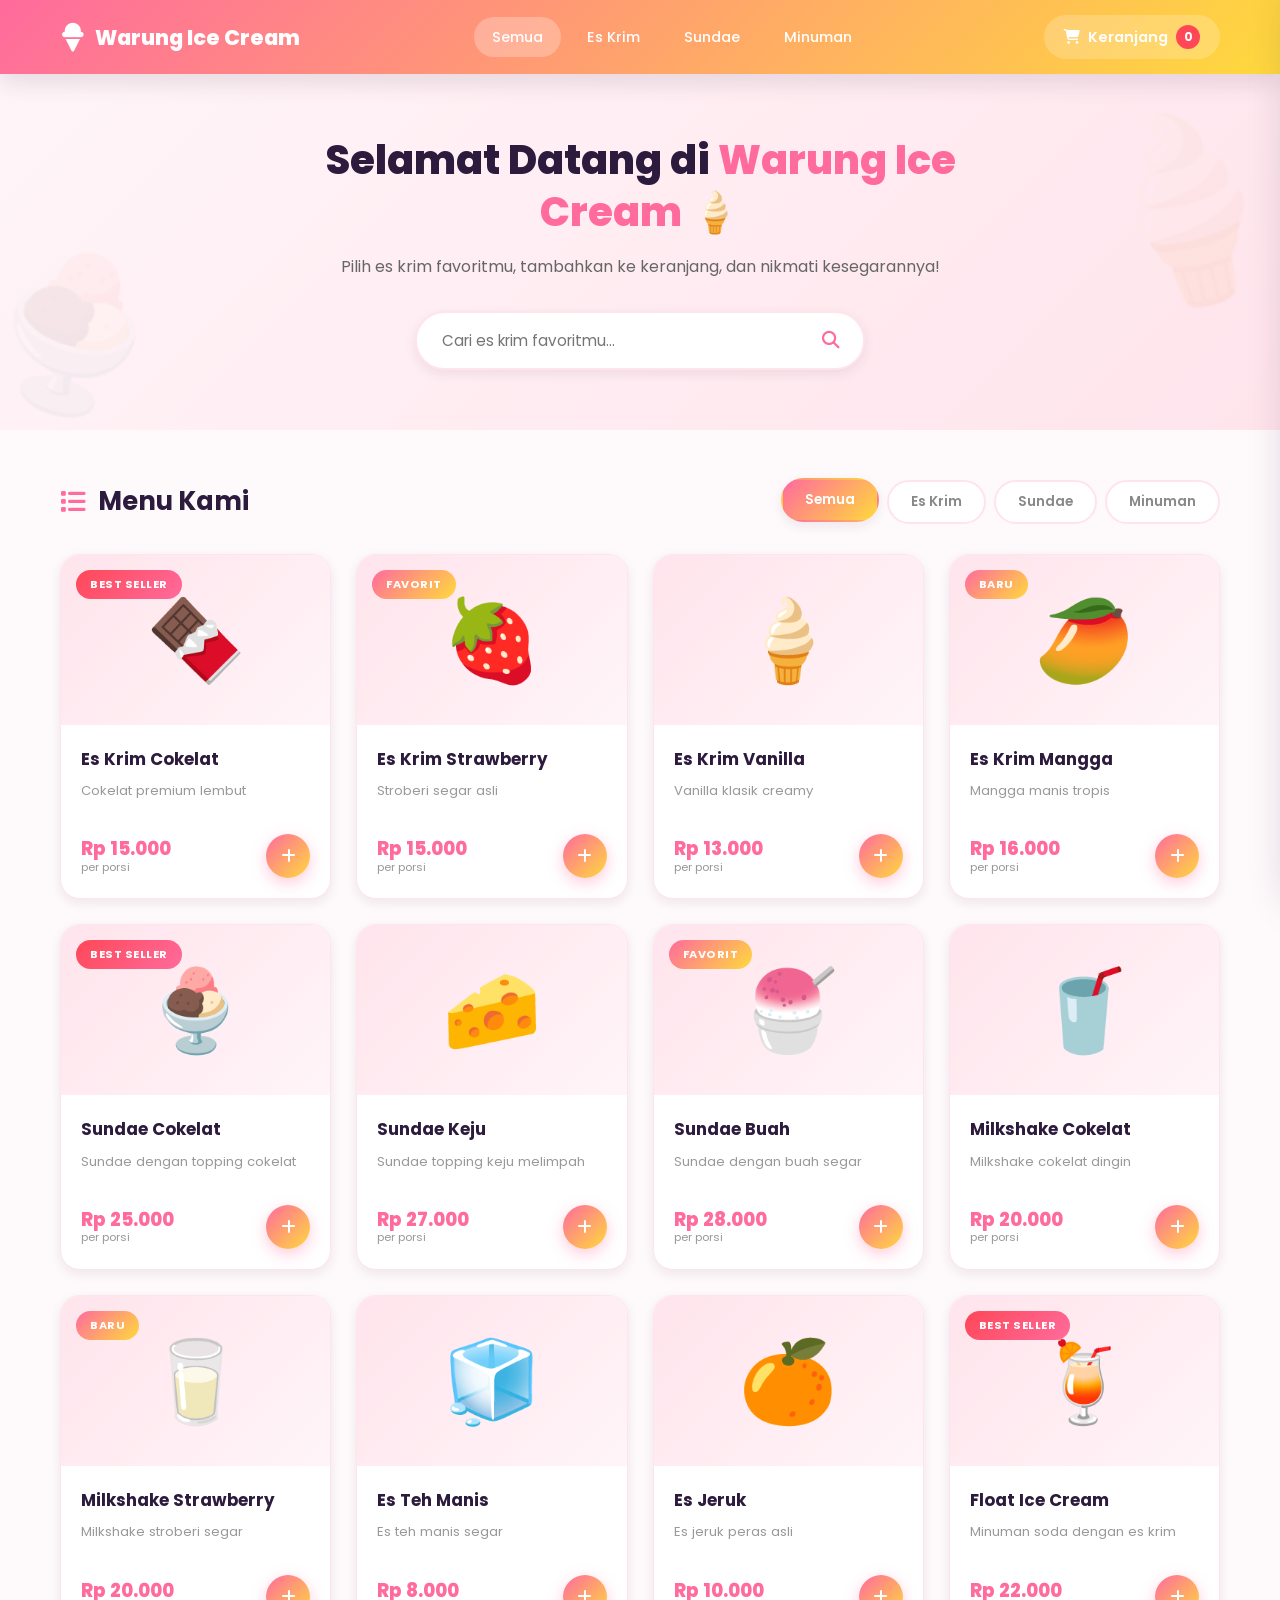
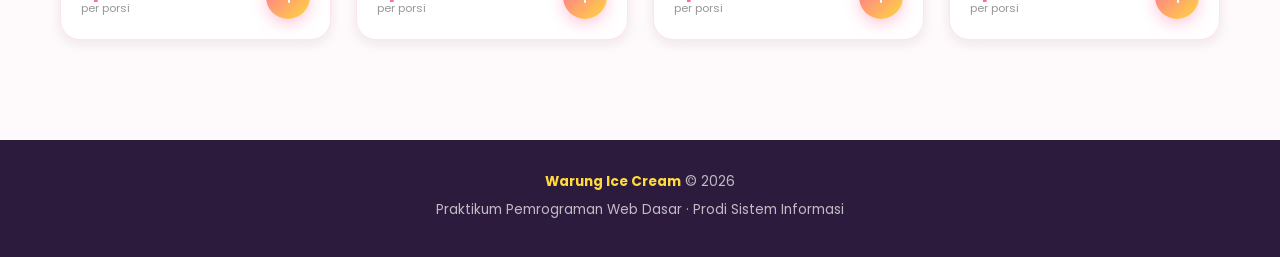
==== index.html @ dea836cc "Add files via upload" ====
<!DOCTYPE html>
<html lang="id">
<head>
    <meta charset="UTF-8">
    <meta name="viewport" content="width=device-width, initial-scale=1.0">
    <title>Warung Ice Cream - Es Krim Segar Setiap Hari</title>

    <!-- jQuery CDN -->
    <script src="https://code.jquery.com/jquery-3.7.1.min.js"
            integrity="sha256-/JqT3SQfawRcv/BIHPThkBvs0OEvtFFmqPF/lYI/Cxo="
            crossorigin="anonymous"></script>

    <!-- Font Awesome untuk ikon -->
    <link rel="stylesheet"
          href="https://cdnjs.cloudflare.com/ajax/libs/font-awesome/6.4.0/css/all.min.css">

    <!-- Google Fonts -->
    <link href="https://fonts.googleapis.com/css2?family=Poppins:wght@300;400;500;600;700;800&display=swap"
          rel="stylesheet">

    <!-- CSS Eksternal -->
    <link rel="stylesheet" href="style.css">
</head>
<body>

    <!-- ========== NAVBAR ========== -->
    <nav class="navbar">
        <div class="nav-container">
            <div class="logo">
                <i class="fas fa-ice-cream"></i>
                <span>Warung Ice Cream</span>
            </div>

            <div class="nav-menu" id="navMenu">
                <a class="nav-link active" data-filter="all">Semua</a>
                <a class="nav-link" data-filter="es-krim">Es Krim</a>
                <a class="nav-link" data-filter="sundae">Sundae</a>
                <a class="nav-link" data-filter="minuman">Minuman</a>
            </div>

            <div class="cart-btn" id="cartBtn">
                <i class="fas fa-shopping-cart"></i>
                <span class="cart-text">Keranjang</span>
                <span class="cart-badge" id="cartBadge">0</span>
            </div>

            <div class="hamburger" id="hamburger">
                <i class="fas fa-bars"></i>
            </div>
        </div>
    </nav>

    <!-- ========== HERO SECTION ========== -->
    <section class="hero">
        <div class="hero-content">
            <h1>Selamat Datang di <span>Warung Ice Cream</span> 🍦</h1>
            <p>Pilih es krim favoritmu, tambahkan ke keranjang, dan nikmati kesegarannya!</p>

            <div class="search-box">
                <input type="text" id="searchProduk" placeholder="Cari es krim favoritmu...">
                <i class="fas fa-search"></i>
            </div>
        </div>
    </section>

    <!-- ========== PRODUK SECTION ========== -->
    <section class="produk-section">
        <div class="section-header">
            <h2><i class="fas fa-list"></i> Menu Kami</h2>
            <div class="filter-btns">
                <button class="filter-btn active" data-cat="all">Semua</button>
                <button class="filter-btn" data-cat="es-krim">Es Krim</button>
                <button class="filter-btn" data-cat="sundae">Sundae</button>
                <button class="filter-btn" data-cat="minuman">Minuman</button>
            </div>
        </div>

        <!-- Grid produk akan di-render oleh jQuery -->
        <div class="produk-grid" id="produkGrid"></div>
    </section>

    <!-- ========== CART SIDEBAR ========== -->
    <div class="cart-overlay" id="cartOverlay"></div>

    <aside class="cart-sidebar" id="cartSidebar">
        <div class="cart-header">
            <h3><i class="fas fa-shopping-bag"></i> Keranjang Belanja</h3>
            <button class="cart-close" id="cartClose">
                <i class="fas fa-times"></i>
            </button>
        </div>

        <div class="cart-items" id="cartItems">
            <!-- Item keranjang akan di-render oleh jQuery -->
        </div>

        <div class="cart-footer">
            <div class="cart-total">
                <span>Total:</span>
                <span class="total-price" id="cartTotal">Rp 0</span>
            </div>
            <button class="btn-checkout" id="btnCheckout">
                <i class="fas fa-check-circle"></i> Checkout Sekarang
            </button>
        </div>
    </aside>

    <!-- ========== MODAL DATA PEMBELI (Latihan 3) ========== -->
    <div class="modal-overlay" id="modalOverlay">
        <div class="modal-box">
            <div class="modal-header">
                <h3><i class="fas fa-user"></i> Data Pembeli</h3>
                <button type="button" class="modal-close" id="modalClose">
                    <i class="fas fa-times"></i>
                </button>
            </div>

            <form id="formPembeli" novalidate>
                <div class="form-group">
                    <label for="inputNama">Nama Lengkap</label>
                    <input type="text" id="inputNama" placeholder="Contoh: Budi Santoso">
                    <small class="error-msg"></small>
                </div>

                <div class="form-group">
                    <label for="inputAlamat">Alamat Pengiriman</label>
                    <textarea id="inputAlamat" rows="3" placeholder="Jalan, nomor rumah, kecamatan, kota"></textarea>
                    <small class="error-msg"></small>
                </div>

                <div class="form-group">
                    <label for="inputHp">No. HP</label>
                    <input type="tel" id="inputHp" placeholder="Contoh: 081234567890">
                    <small class="error-msg"></small>
                </div>

                <div class="modal-summary">
                    <span>Total Bayar:</span>
                    <strong id="modalTotal">Rp 0</strong>
                </div>

                <button type="submit" class="btn-checkout" id="btnKonfirmasi">
                    <i class="fas fa-check-circle"></i> Konfirmasi Pesanan
                </button>
            </form>
        </div>
    </div>

    <!-- ========== TOAST NOTIFICATION ========== -->
    <div class="toast" id="toast">
        <i class="fas fa-check-circle"></i>
        <span id="toastMsg">Produk ditambahkan!</span>
    </div>

    <!-- ========== FOOTER ========== -->
    <footer class="footer">
        <p><strong>Warung Ice Cream</strong> © 2026</p>
        <p>Praktikum Pemrograman Web Dasar · Prodi Sistem Informasi</p>
    </footer>

    <!-- JavaScript Eksternal -->
    <script src="script.js"></script>
</body>
</html>
---- style.css ----
/* ============================================================
   RESET & VARIABEL GLOBAL
   ============================================================ */
* {
    margin: 0;
    padding: 0;
    box-sizing: border-box;
}

:root {
    --primary: #ff6b9d;
    --primary-dark: #e84a7f;
    --secondary: #ffd93d;
    --accent: #6bcbff;
    --dark: #2d1b3d;
    --light: #fff5f8;
    --gradient: linear-gradient(135deg, #ff6b9d 0%, #ffd93d 100%);
    --shadow-sm: 0 4px 12px rgba(45, 27, 61, 0.08);
    --shadow-md: 0 8px 25px rgba(45, 27, 61, 0.12);
    --shadow-lg: 0 15px 40px rgba(255, 107, 157, 0.25);
    --radius: 20px;
}

body {
    font-family: 'Poppins', sans-serif;
    background: #fef9fb;
    color: var(--dark);
    line-height: 1.7;
    overflow-x: hidden;
}

/* ============================================================
   NAVBAR
   ============================================================ */
.navbar {
    background: var(--gradient);
    padding: 15px 0;
    position: sticky;
    top: 0;
    z-index: 100;
    box-shadow: var(--shadow-md);
}

.nav-container {
    max-width: 1200px;
    margin: 0 auto;
    padding: 0 20px;
    display: flex;
    justify-content: space-between;
    align-items: center;
    gap: 20px;
}

.logo {
    display: flex;
    align-items: center;
    gap: 10px;
    color: white;
    font-size: 1.3rem;
    font-weight: 800;
    flex-shrink: 0;
}

.logo i {
    font-size: 1.8rem;
    animation: swing 2s ease-in-out infinite;
}

@keyframes swing {
    0%, 100% { transform: rotate(-10deg); }
    50% { transform: rotate(10deg); }
}

.nav-menu {
    display: flex;
    gap: 8px;
    flex-wrap: wrap;
}

.nav-link {
    color: white;
    text-decoration: none;
    padding: 8px 18px;
    border-radius: 50px;
    font-size: 0.9rem;
    font-weight: 500;
    cursor: pointer;
    transition: 0.3s;
}

.nav-link:hover,
.nav-link.active {
    background: rgba(255, 255, 255, 0.25);
}

.cart-btn {
    background: rgba(255, 255, 255, 0.2);
    padding: 10px 20px;
    border-radius: 50px;
    color: white;
    font-weight: 600;
    font-size: 0.9rem;
    cursor: pointer;
    display: flex;
    align-items: center;
    gap: 8px;
    transition: 0.3s;
    flex-shrink: 0;
}

.cart-btn:hover {
    background: rgba(255, 255, 255, 0.35);
    transform: translateY(-2px);
}

.cart-badge {
    background: #ff4757;
    color: white;
    width: 24px;
    height: 24px;
    border-radius: 50%;
    display: flex;
    align-items: center;
    justify-content: center;
    font-size: 0.75rem;
    font-weight: 700;
    transition: 0.2s;
}

.hamburger {
    display: none;
    color: white;
    font-size: 1.5rem;
    cursor: pointer;
    background: none;
    border: none;
}

/* ============================================================
   HERO SECTION
   ============================================================ */
.hero {
    background: linear-gradient(135deg, #fff5f8, #ffe4ec);
    padding: 60px 20px;
    text-align: center;
    position: relative;
    overflow: hidden;
}

.hero::before {
    content: '🍦';
    position: absolute;
    font-size: 180px;
    opacity: 0.08;
    top: -20px;
    right: -20px;
    transform: rotate(-15deg);
}

.hero::after {
    content: '🍨';
    position: absolute;
    font-size: 150px;
    opacity: 0.08;
    bottom: -30px;
    left: -20px;
    transform: rotate(15deg);
}

.hero-content {
    max-width: 700px;
    margin: 0 auto;
    position: relative;
    z-index: 1;
}

.hero h1 {
    font-size: 2.5rem;
    color: var(--dark);
    margin-bottom: 15px;
    font-weight: 800;
    line-height: 1.3;
}

.hero h1 span {
    color: var(--primary);
}

.hero p {
    color: #666;
    font-size: 1rem;
    margin-bottom: 30px;
}

.search-box {
    max-width: 450px;
    margin: 0 auto;
    position: relative;
}

.search-box input {
    width: 100%;
    padding: 16px 55px 16px 25px;
    border: 2px solid #ffe4ec;
    border-radius: 50px;
    font-family: inherit;
    font-size: 0.95rem;
    outline: none;
    transition: 0.3s;
    background: white;
    box-shadow: var(--shadow-sm);
}

.search-box input:focus {
    border-color: var(--primary);
    box-shadow: 0 0 0 5px rgba(255, 107, 157, 0.15);
}

.search-box i {
    position: absolute;
    right: 25px;
    top: 50%;
    transform: translateY(-50%);
    color: var(--primary);
    font-size: 1.1rem;
}

/* ============================================================
   PRODUK SECTION
   ============================================================ */
.produk-section {
    max-width: 1200px;
    margin: 0 auto;
    padding: 50px 20px;
}

.section-header {
    display: flex;
    justify-content: space-between;
    align-items: center;
    margin-bottom: 30px;
    flex-wrap: wrap;
    gap: 20px;
}

.section-header h2 {
    font-size: 1.6rem;
    color: var(--dark);
    display: flex;
    align-items: center;
    gap: 12px;
}

.section-header h2 i {
    color: var(--primary);
}

.filter-btns {
    display: flex;
    gap: 8px;
    flex-wrap: wrap;
}

.filter-btn {
    padding: 10px 22px;
    border: 2px solid #ffe4ec;
    background: white;
    border-radius: 50px;
    font-size: 0.85rem;
    font-weight: 600;
    color: #888;
    cursor: pointer;
    transition: 0.3s;
    font-family: inherit;
}

.filter-btn:hover,
.filter-btn.active {
    background: var(--gradient);
    color: white;
    border-color: transparent;
    transform: translateY(-2px);
    box-shadow: var(--shadow-sm);
}

.produk-grid {
    display: grid;
    grid-template-columns: repeat(auto-fill, minmax(240px, 1fr));
    gap: 25px;
}

/* ============================================================
   KARTU PRODUK
   ============================================================ */
.produk-card {
    background: white;
    border-radius: var(--radius);
    overflow: hidden;
    box-shadow: var(--shadow-sm);
    transition: all 0.4s cubic-bezier(0.4, 0, 0.2, 1);
    border: 1px solid #ffe4ec;
    position: relative;
    animation: fadeInUp 0.5s ease;
}

@keyframes fadeInUp {
    from { opacity: 0; transform: translateY(20px); }
    to { opacity: 1; transform: translateY(0); }
}

.produk-card:hover {
    transform: translateY(-8px);
    box-shadow: var(--shadow-lg);
    border-color: var(--primary);
}

.produk-img {
    height: 170px;
    background: linear-gradient(135deg, #ffe4ec, #fff5f8);
    display: flex;
    align-items: center;
    justify-content: center;
    font-size: 5rem;
    position: relative;
    overflow: hidden;
}

.produk-badge {
    position: absolute;
    top: 15px;
    left: 15px;
    background: var(--gradient);
    color: white;
    padding: 5px 14px;
    border-radius: 50px;
    font-size: 0.7rem;
    font-weight: 700;
    z-index: 2;
    text-transform: uppercase;
    letter-spacing: 0.5px;
}

.produk-badge.hot {
    background: linear-gradient(135deg, #ff4757, #ff6b9d);
}

.produk-info {
    padding: 20px;
}

.produk-info h3 {
    font-size: 1.05rem;
    color: var(--dark);
    margin-bottom: 8px;
    font-weight: 700;
}

.produk-info .desc {
    font-size: 0.82rem;
    color: #999;
    margin-bottom: 15px;
    line-height: 1.5;
    min-height: 38px;
}

.produk-footer {
    display: flex;
    justify-content: space-between;
    align-items: center;
}

.produk-price {
    font-size: 1.15rem;
    font-weight: 800;
    color: var(--primary);
    line-height: 1.2;
}

.produk-price small {
    font-size: 0.7rem;
    color: #999;
    font-weight: 400;
    display: block;
}

.btn-add-cart {
    background: var(--gradient);
    color: white;
    border: none;
    width: 44px;
    height: 44px;
    border-radius: 50%;
    cursor: pointer;
    font-size: 1rem;
    transition: 0.3s;
    display: flex;
    align-items: center;
    justify-content: center;
    box-shadow: 0 5px 15px rgba(255, 107, 157, 0.35);
}

.btn-add-cart:hover {
    transform: rotate(90deg) scale(1.1);
    box-shadow: 0 8px 20px rgba(255, 107, 157, 0.5);
}

.btn-add-cart:active {
    transform: scale(0.9);
}

/* ============================================================
   CART SIDEBAR
   ============================================================ */
.cart-overlay {
    position: fixed;
    top: 0;
    left: 0;
    width: 100%;
    height: 100%;
    background: rgba(45, 27, 61, 0.5);
    backdrop-filter: blur(4px);
    z-index: 998;
    display: none;
}

.cart-sidebar {
    position: fixed;
    top: 0;
    right: -420px;
    width: 400px;
    max-width: 90vw;
    height: 100%;
    background: white;
    z-index: 999;
    box-shadow: -10px 0 40px rgba(45, 27, 61, 0.2);
    transition: right 0.4s cubic-bezier(0.4, 0, 0.2, 1);
    display: flex;
    flex-direction: column;
}

.cart-sidebar.open {
    right: 0;
}

.cart-header {
    background: var(--gradient);
    color: white;
    padding: 22px 25px;
    display: flex;
    justify-content: space-between;
    align-items: center;
}

.cart-header h3 {
    color: white;
    margin: 0;
    font-size: 1.1rem;
    display: flex;
    align-items: center;
    gap: 10px;
}

.cart-close {
    background: rgba(255, 255, 255, 0.25);
    border: none;
    color: white;
    width: 35px;
    height: 35px;
    border-radius: 50%;
    cursor: pointer;
    font-size: 1rem;
    transition: 0.3s;
}

.cart-close:hover {
    background: rgba(255, 255, 255, 0.4);
    transform: rotate(90deg);
}

.cart-items {
    flex: 1;
    overflow-y: auto;
    padding: 20px;
}

.cart-empty {
    text-align: center;
    padding: 50px 20px;
    color: #bbb;
}

.cart-empty i {
    font-size: 3.5rem;
    margin-bottom: 15px;
    color: #ffe4ec;
    display: block;
}

.cart-empty p {
    font-weight: 600;
    color: #999;
    margin-bottom: 5px;
}

.cart-empty small {
    font-size: 0.85rem;
}

.cart-item {
    display: flex;
    gap: 12px;
    padding: 14px;
    background: var(--light);
    border-radius: 14px;
    margin-bottom: 12px;
    align-items: center;
    animation: slideIn 0.3s ease;
}

@keyframes slideIn {
    from { opacity: 0; transform: translateX(20px); }
    to { opacity: 1; transform: translateX(0); }
}

.cart-item-icon {
    font-size: 2rem;
    width: 55px;
    height: 55px;
    background: white;
    border-radius: 12px;
    display: flex;
    align-items: center;
    justify-content: center;
    flex-shrink: 0;
    box-shadow: var(--shadow-sm);
}

.cart-item-info {
    flex: 1;
    min-width: 0;
}

.cart-item-info h5 {
    font-size: 0.88rem;
    color: var(--dark);
    margin-bottom: 4px;
    font-weight: 600;
    white-space: nowrap;
    overflow: hidden;
    text-overflow: ellipsis;
}

.cart-item-info .price {
    font-size: 0.85rem;
    color: var(--primary);
    font-weight: 700;
}

.qty-control {
    display: flex;
    align-items: center;
    gap: 6px;
    margin-top: 6px;
}

.qty-btn {
    width: 24px;
    height: 24px;
    border: none;
    background: white;
    border-radius: 6px;
    cursor: pointer;
    font-weight: 700;
    color: var(--primary);
    font-size: 0.8rem;
    display: flex;
    align-items: center;
    justify-content: center;
    transition: 0.2s;
    box-shadow: 0 2px 4px rgba(0, 0, 0, 0.05);
}

.qty-btn:hover {
    background: var(--primary);
    color: white;
}

.qty-value {
    font-size: 0.85rem;
    font-weight: 700;
    min-width: 22px;
    text-align: center;
}

.cart-item-remove {
    background: none;
    border: none;
    color: #ff4757;
    cursor: pointer;
    font-size: 0.95rem;
    padding: 6px;
    transition: 0.2s;
    border-radius: 6px;
}

.cart-item-remove:hover {
    background: #ffe5e5;
    transform: scale(1.1);
}

.cart-footer {
    padding: 20px 25px;
    background: var(--light);
    border-top: 2px dashed #ffe4ec;
}

.cart-total {
    display: flex;
    justify-content: space-between;
    align-items: center;
    margin-bottom: 15px;
}

.cart-total span:first-child {
    color: #888;
    font-size: 0.9rem;
}

.cart-total .total-price {
    font-size: 1.4rem;
    font-weight: 800;
    color: var(--primary);
    text-align: right;
    line-height: 1.3;
}

.btn-checkout {
    width: 100%;
    padding: 15px;
    background: var(--gradient);
    color: white;
    border: none;
    border-radius: 50px;
    font-family: inherit;
    font-weight: 700;
    font-size: 0.95rem;
    cursor: pointer;
    display: flex;
    align-items: center;
    justify-content: center;
    gap: 10px;
    transition: 0.3s;
    box-shadow: 0 8px 20px rgba(255, 107, 157, 0.3);
}

.btn-checkout:hover {
    transform: translateY(-2px);
    box-shadow: 0 12px 25px rgba(255, 107, 157, 0.45);
}

.btn-checkout:disabled {
    opacity: 0.7;
    cursor: not-allowed;
}

/* ============================================================
   MODAL FORM PEMBELI (Latihan 3)
   ============================================================ */
.modal-overlay {
    position: fixed;
    inset: 0;
    background: rgba(45, 27, 61, 0.55);
    backdrop-filter: blur(4px);
    z-index: 1001;
    display: flex;
    align-items: center;
    justify-content: center;
    padding: 20px;
    opacity: 0;
    visibility: hidden;
    transition: 0.3s;
}

.modal-overlay.show {
    opacity: 1;
    visibility: visible;
}

.modal-box {
    background: white;
    width: 100%;
    max-width: 440px;
    max-height: 90vh;
    overflow-y: auto;
    border-radius: var(--radius);
    box-shadow: var(--shadow-lg);
    transform: translateY(30px);
    transition: 0.3s;
}

.modal-overlay.show .modal-box {
    transform: translateY(0);
}

.modal-header {
    background: var(--gradient);
    color: white;
    padding: 20px 25px;
    display: flex;
    justify-content: space-between;
    align-items: center;
    border-radius: var(--radius) var(--radius) 0 0;
}

.modal-header h3 {
    font-size: 1.1rem;
    display: flex;
    align-items: center;
    gap: 10px;
}

.modal-close {
    background: rgba(255, 255, 255, 0.25);
    border: none;
    color: white;
    width: 35px;
    height: 35px;
    border-radius: 50%;
    cursor: pointer;
    transition: 0.3s;
}

.modal-close:hover {
    background: rgba(255, 255, 255, 0.4);
}

#formPembeli {
    padding: 25px;
}

.form-group {
    margin-bottom: 18px;
}

.form-group label {
    display: block;
    font-size: 0.85rem;
    font-weight: 600;
    margin-bottom: 6px;
}

.form-group input,
.form-group textarea {
    width: 100%;
    padding: 12px 16px;
    border: 2px solid #ffe4ec;
    border-radius: 12px;
    font-family: inherit;
    font-size: 0.9rem;
    outline: none;
    resize: vertical;
    transition: 0.3s;
}

.form-group input:focus,
.form-group textarea:focus {
    border-color: var(--primary);
    box-shadow: 0 0 0 4px rgba(255, 107, 157, 0.15);
}

.form-group input.invalid,
.form-group textarea.invalid {
    border-color: #ff4757;
    background: #fff5f5;
}

.error-msg {
    display: block;
    color: #ff4757;
    font-size: 0.75rem;
    margin-top: 5px;
    min-height: 1em;
}

.modal-summary {
    display: flex;
    justify-content: space-between;
    align-items: center;
    padding: 14px 16px;
    background: var(--light);
    border-radius: 12px;
    margin-bottom: 18px;
}

.modal-summary strong {
    color: var(--primary);
    font-size: 1.2rem;
}

/* ============================================================
   TOAST NOTIFICATION
   ============================================================ */
.toast {
    position: fixed;
    bottom: 30px;
    left: 50%;
    transform: translateX(-50%) translateY(100px);
    background: var(--dark);
    color: white;
    padding: 14px 28px;
    border-radius: 50px;
    font-size: 0.9rem;
    font-weight: 500;
    z-index: 1100;
    opacity: 0;
    transition: all 0.4s cubic-bezier(0.4, 0, 0.2, 1);
    display: flex;
    align-items: center;
    gap: 10px;
    box-shadow: 0 15px 30px rgba(0, 0, 0, 0.25);
    pointer-events: none;
    max-width: 90vw;
}

.toast.show {
    transform: translateX(-50%) translateY(0);
    opacity: 1;
}

.toast i {
    color: var(--secondary);
}

/* ============================================================
   FOOTER
   ============================================================ */
.footer {
    background: var(--dark);
    color: white;
    text-align: center;
    padding: 30px 20px;
    margin-top: 50px;
}

.footer p {
    font-size: 0.85rem;
    color: rgba(255, 255, 255, 0.7);
    margin-bottom: 5px;
}

.footer strong {
    color: var(--secondary);
}

/* ============================================================
   RESPONSIVE DESIGN
   ============================================================ */

/* Tablet */
@media (max-width: 992px) {
    .nav-container {
        flex-wrap: wrap;
    }

    .nav-menu {
        order: 3;
        width: 100%;
        justify-content: center;
        margin-top: 10px;
    }
}

/* Mobile */
@media (max-width: 768px) {
    .hamburger {
        display: block;
    }

    .nav-menu {
        display: none;
        position: absolute;
        top: 100%;
        left: 0;
        right: 0;
        background: var(--primary-dark);
        flex-direction: column;
        padding: 15px;
        gap: 5px;
        box-shadow: var(--shadow-md);
        margin-top: 0;
    }

    .nav-menu.show {
        display: flex;
    }

    .nav-link {
        width: 100%;
        text-align: center;
        padding: 12px;
    }

    .cart-text {
        display: none;
    }

    .hero {
        padding: 40px 20px;
    }

    .hero h1 {
        font-size: 1.7rem;
    }

    .hero p {
        font-size: 0.9rem;
    }

    .section-header {
        flex-direction: column;
        align-items: flex-start;
    }

    .section-header h2 {
        font-size: 1.3rem;
    }

    .filter-btns {
        width: 100%;
        justify-content: center;
    }

    .produk-grid {
        grid-template-columns: repeat(auto-fill, minmax(160px, 1fr));
        gap: 15px;
    }

    .produk-img {
        height: 130px;
        font-size: 3.5rem;
    }

    .produk-info {
        padding: 15px;
    }

    .produk-info h3 {
        font-size: 0.95rem;
    }

    .produk-price {
        font-size: 1rem;
    }

    .btn-add-cart {
        width: 38px;
        height: 38px;
        font-size: 0.9rem;
    }

    .cart-sidebar {
        width: 100%;
        max-width: 100%;
    }

    .toast {
        font-size: 0.82rem;
        padding: 12px 20px;
    }
}

/* Mobile Kecil */
@media (max-width: 480px) {
    .produk-grid {
        grid-template-columns: repeat(2, 1fr);
        gap: 12px;
    }

    .produk-img {
        height: 110px;
        font-size: 3rem;
    }

    .produk-info {
        padding: 12px;
    }

    .produk-info h3 {
        font-size: 0.85rem;
    }

    .produk-info .desc {
        font-size: 0.75rem;
        min-height: 32px;
    }

    .produk-price {
        font-size: 0.9rem;
    }

    .filter-btn {
        padding: 8px 16px;
        font-size: 0.78rem;
    }
}
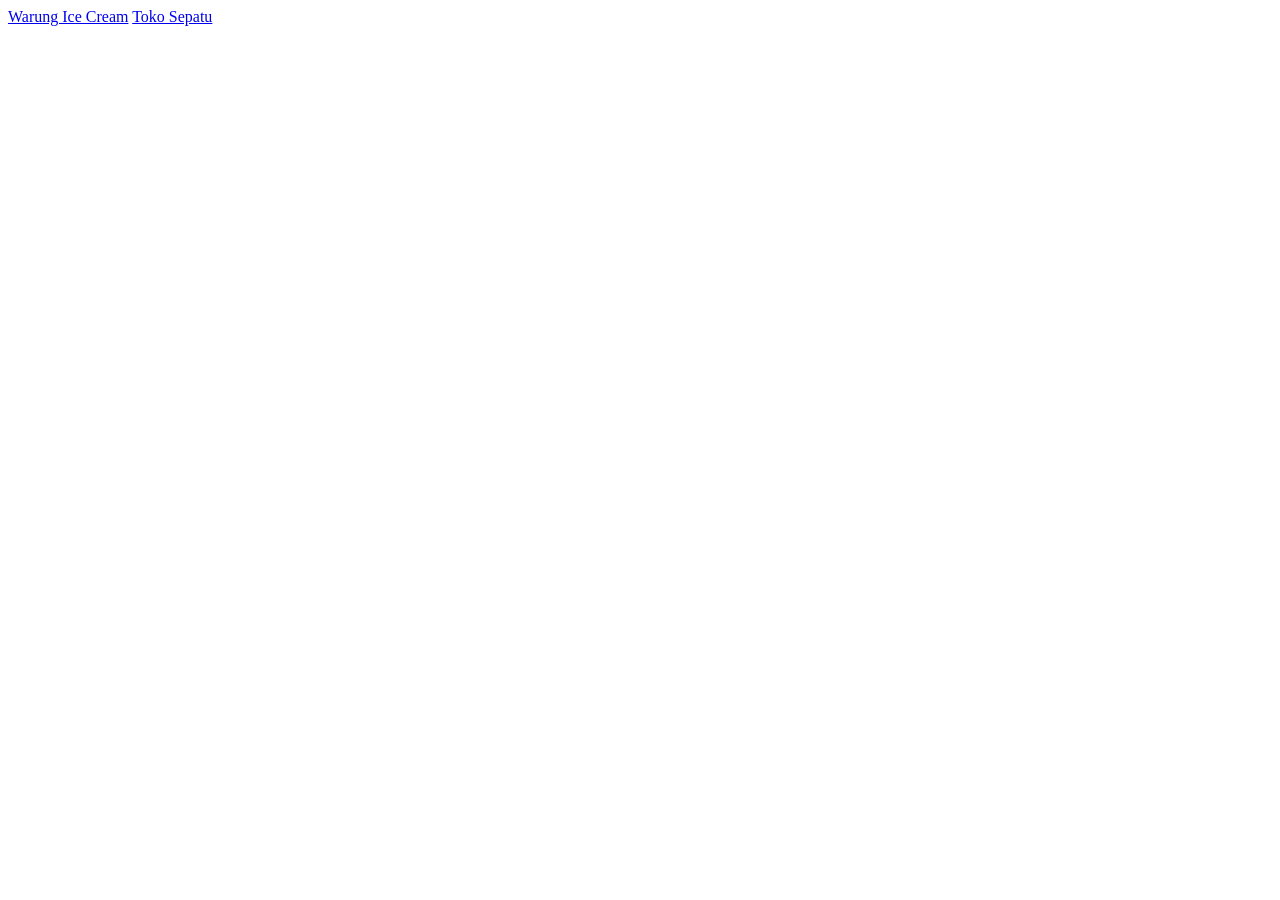
==== commit 43ac91c9: "index11" ====
--- a/index.html
+++ b/index.html
@@ -1,164 +1,12 @@
 <!DOCTYPE html>
-<html lang="id">
+<html lang="en">
 <head>
     <meta charset="UTF-8">
     <meta name="viewport" content="width=device-width, initial-scale=1.0">
-    <title>Warung Ice Cream - Es Krim Segar Setiap Hari</title>
-
-    <!-- jQuery CDN -->
-    <script src="https://code.jquery.com/jquery-3.7.1.min.js"
-            integrity="sha256-/JqT3SQfawRcv/BIHPThkBvs0OEvtFFmqPF/lYI/Cxo="
-            crossorigin="anonymous"></script>
-
-    <!-- Font Awesome untuk ikon -->
-    <link rel="stylesheet"
-          href="https://cdnjs.cloudflare.com/ajax/libs/font-awesome/6.4.0/css/all.min.css">
-
-    <!-- Google Fonts -->
-    <link href="https://fonts.googleapis.com/css2?family=Poppins:wght@300;400;500;600;700;800&display=swap"
-          rel="stylesheet">
-
-    <!-- CSS Eksternal -->
-    <link rel="stylesheet" href="style.css">
+    <title>Tugas Website</title>
 </head>
 <body>
-
-    <!-- ========== NAVBAR ========== -->
-    <nav class="navbar">
-        <div class="nav-container">
-            <div class="logo">
-                <i class="fas fa-ice-cream"></i>
-                <span>Warung Ice Cream</span>
-            </div>
-
-            <div class="nav-menu" id="navMenu">
-                <a class="nav-link active" data-filter="all">Semua</a>
-                <a class="nav-link" data-filter="es-krim">Es Krim</a>
-                <a class="nav-link" data-filter="sundae">Sundae</a>
-                <a class="nav-link" data-filter="minuman">Minuman</a>
-            </div>
-
-            <div class="cart-btn" id="cartBtn">
-                <i class="fas fa-shopping-cart"></i>
-                <span class="cart-text">Keranjang</span>
-                <span class="cart-badge" id="cartBadge">0</span>
-            </div>
-
-            <div class="hamburger" id="hamburger">
-                <i class="fas fa-bars"></i>
-            </div>
-        </div>
-    </nav>
-
-    <!-- ========== HERO SECTION ========== -->
-    <section class="hero">
-        <div class="hero-content">
-            <h1>Selamat Datang di <span>Warung Ice Cream</span> 🍦</h1>
-            <p>Pilih es krim favoritmu, tambahkan ke keranjang, dan nikmati kesegarannya!</p>
-
-            <div class="search-box">
-                <input type="text" id="searchProduk" placeholder="Cari es krim favoritmu...">
-                <i class="fas fa-search"></i>
-            </div>
-        </div>
-    </section>
-
-    <!-- ========== PRODUK SECTION ========== -->
-    <section class="produk-section">
-        <div class="section-header">
-            <h2><i class="fas fa-list"></i> Menu Kami</h2>
-            <div class="filter-btns">
-                <button class="filter-btn active" data-cat="all">Semua</button>
-                <button class="filter-btn" data-cat="es-krim">Es Krim</button>
-                <button class="filter-btn" data-cat="sundae">Sundae</button>
-                <button class="filter-btn" data-cat="minuman">Minuman</button>
-            </div>
-        </div>
-
-        <!-- Grid produk akan di-render oleh jQuery -->
-        <div class="produk-grid" id="produkGrid"></div>
-    </section>
-
-    <!-- ========== CART SIDEBAR ========== -->
-    <div class="cart-overlay" id="cartOverlay"></div>
-
-    <aside class="cart-sidebar" id="cartSidebar">
-        <div class="cart-header">
-            <h3><i class="fas fa-shopping-bag"></i> Keranjang Belanja</h3>
-            <button class="cart-close" id="cartClose">
-                <i class="fas fa-times"></i>
-            </button>
-        </div>
-
-        <div class="cart-items" id="cartItems">
-            <!-- Item keranjang akan di-render oleh jQuery -->
-        </div>
-
-        <div class="cart-footer">
-            <div class="cart-total">
-                <span>Total:</span>
-                <span class="total-price" id="cartTotal">Rp 0</span>
-            </div>
-            <button class="btn-checkout" id="btnCheckout">
-                <i class="fas fa-check-circle"></i> Checkout Sekarang
-            </button>
-        </div>
-    </aside>
-
-    <!-- ========== MODAL DATA PEMBELI (Latihan 3) ========== -->
-    <div class="modal-overlay" id="modalOverlay">
-        <div class="modal-box">
-            <div class="modal-header">
-                <h3><i class="fas fa-user"></i> Data Pembeli</h3>
-                <button type="button" class="modal-close" id="modalClose">
-                    <i class="fas fa-times"></i>
-                </button>
-            </div>
-
-            <form id="formPembeli" novalidate>
-                <div class="form-group">
-                    <label for="inputNama">Nama Lengkap</label>
-                    <input type="text" id="inputNama" placeholder="Contoh: Budi Santoso">
-                    <small class="error-msg"></small>
-                </div>
-
-                <div class="form-group">
-                    <label for="inputAlamat">Alamat Pengiriman</label>
-                    <textarea id="inputAlamat" rows="3" placeholder="Jalan, nomor rumah, kecamatan, kota"></textarea>
-                    <small class="error-msg"></small>
-                </div>
-
-                <div class="form-group">
-                    <label for="inputHp">No. HP</label>
-                    <input type="tel" id="inputHp" placeholder="Contoh: 081234567890">
-                    <small class="error-msg"></small>
-                </div>
-
-                <div class="modal-summary">
-                    <span>Total Bayar:</span>
-                    <strong id="modalTotal">Rp 0</strong>
-                </div>
-
-                <button type="submit" class="btn-checkout" id="btnKonfirmasi">
-                    <i class="fas fa-check-circle"></i> Konfirmasi Pesanan
-                </button>
-            </form>
-        </div>
-    </div>
-
-    <!-- ========== TOAST NOTIFICATION ========== -->
-    <div class="toast" id="toast">
-        <i class="fas fa-check-circle"></i>
-        <span id="toastMsg">Produk ditambahkan!</span>
-    </div>
-
-    <!-- ========== FOOTER ========== -->
-    <footer class="footer">
-        <p><strong>Warung Ice Cream</strong> © 2026</p>
-        <p>Praktikum Pemrograman Web Dasar · Prodi Sistem Informasi</p>
-    </footer>
-
-    <!-- JavaScript Eksternal -->
-    <script src="script.js"></script>
+    <a href="Pertemuan_9/warung-ice-cream/index.html">Warung Ice Cream</a>
+    <a href="Pertemuan_11/TokoSepatu/index.html">Toko Sepatu</a>
 </body>
 </html>
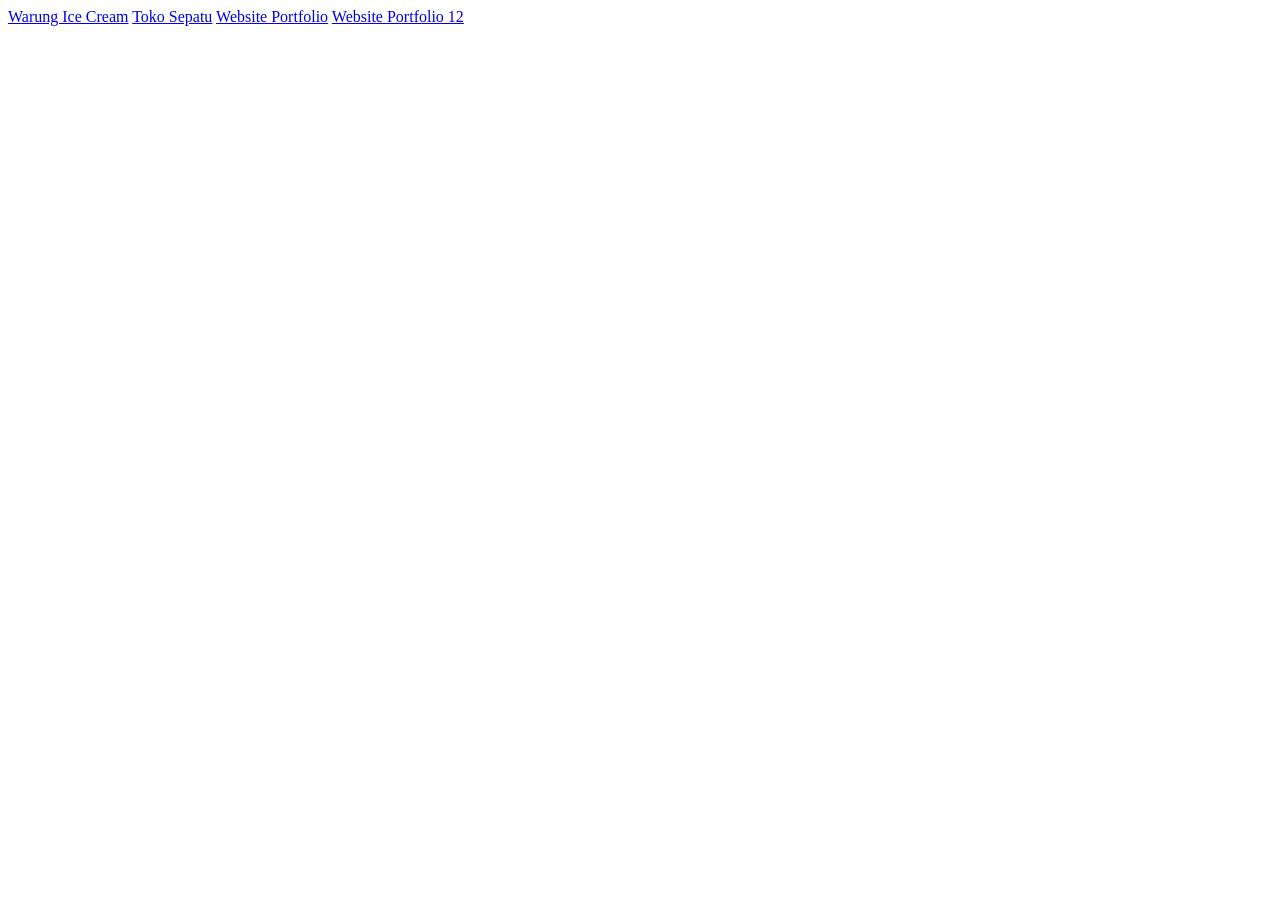
==== commit 77f2bede: "byebye" ====
--- a/index.html
+++ b/index.html
@@ -5,8 +5,11 @@
     <meta name="viewport" content="width=device-width, initial-scale=1.0">
     <title>Tugas Website</title>
 </head>
+
 <body>
     <a href="Pertemuan_9/warung-ice-cream/index.html">Warung Ice Cream</a>
-    <a href="Pertemuan_11/TokoSepatu/index.html">Toko Sepatu</a>
+    <a href="Pertemuan_11/TokoSepatu/index.html">Toko Sepatu</a> 
+    <a href="pbo_teori/index.html">Website Portfolio</a> 
+    <a href="MODUL12/index.html">Website Portfolio 12</a>
 </body>
 </html>
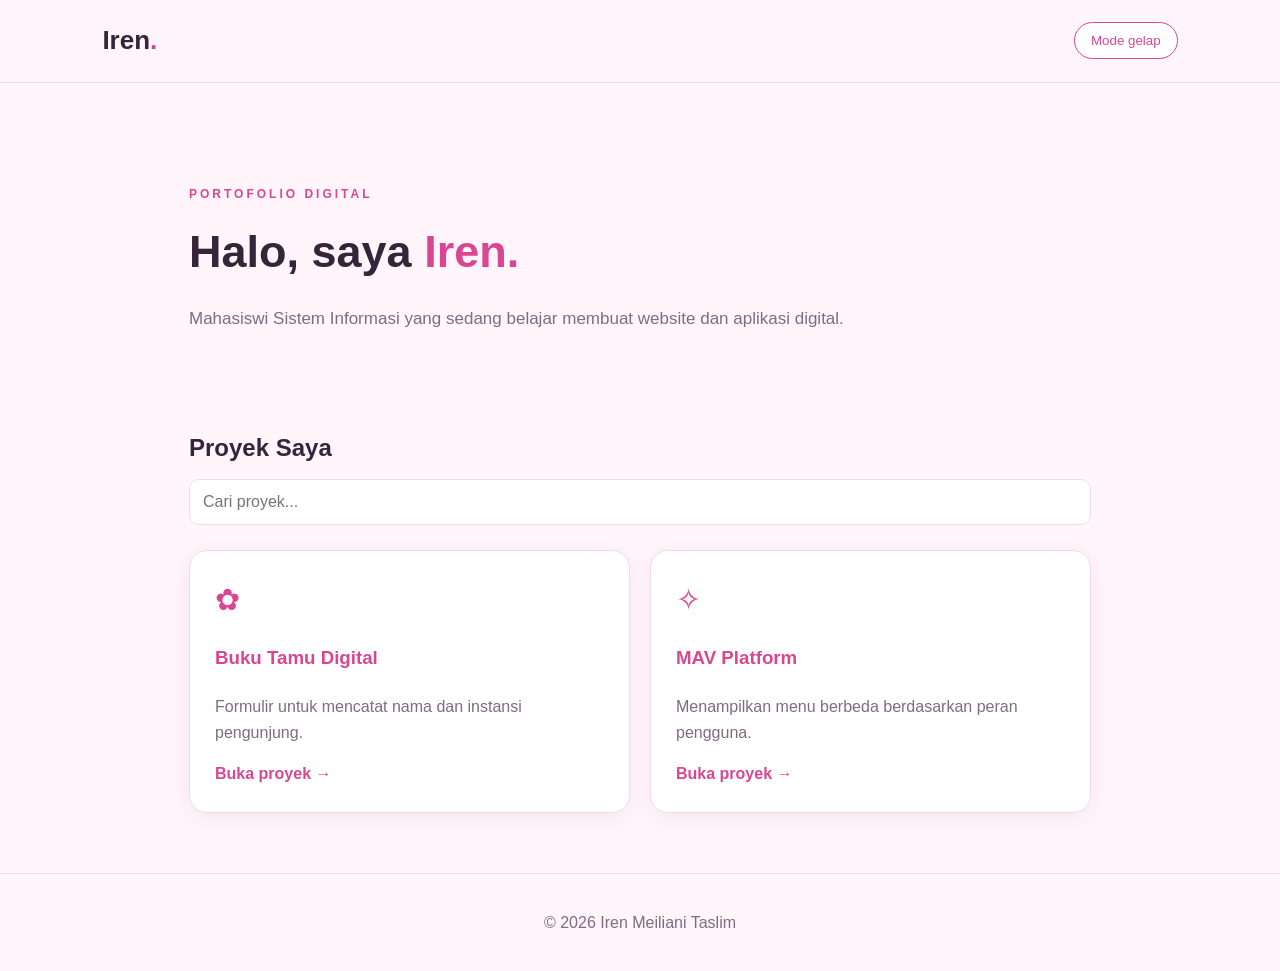
==== commit 56bed30e: "pertemuan12" ====
--- a/index.html
+++ b/index.html
@@ -1,15 +1,51 @@
 <!DOCTYPE html>
-<html lang="en">
+<html lang="id">
 <head>
-    <meta charset="UTF-8">
-    <meta name="viewport" content="width=device-width, initial-scale=1.0">
-    <title>Tugas Website</title>
+  <meta charset="UTF-8">
+  <meta name="viewport" content="width=device-width, initial-scale=1">
+  <title>Portofolio Iren</title>
+  <link rel="stylesheet" href="style.css">
 </head>
+<body>
 
-<body>
-    <a href="Pertemuan_9/warung-ice-cream/index.html">Warung Ice Cream</a>
-    <a href="Pertemuan_11/TokoSepatu/index.html">Toko Sepatu</a> 
-    <a href="pbo_teori/index.html">Website Portfolio</a> 
-    <a href="MODUL12/index.html">Website Portfolio 12</a>
+  <header class="header">
+    <h2 class="logo">Iren<span>.</span></h2>
+    <button id="tombol-tema">Mode gelap</button>
+  </header>
+
+  <main class="isi">
+    <section class="perkenalan">
+      <p class="label">PORTOFOLIO DIGITAL</p>
+      <h1>Halo, saya <span>Iren.</span></h1>
+      <p>Mahasiswi Sistem Informasi yang sedang belajar membuat website dan aplikasi digital.</p>
+    </section>
+
+    <h2 id="judul-proyek">Proyek Saya</h2>
+    <input type="text" id="cari" placeholder="Cari proyek...">
+
+    <section class="daftar-proyek">
+      <a class="kartu" href="buku-tamu-digital/index.html">
+        <span class="ikon">✿</span>
+        <h3>Buku Tamu Digital</h3>
+        <p>Formulir untuk mencatat nama dan instansi pengunjung.</p>
+        <span class="tautan">Buka proyek →</span>
+      </a>
+
+      <a class="kartu" href="mav-platform/index.html">
+        <span class="ikon">✧</span>
+        <h3>MAV Platform</h3>
+        <p>Menampilkan menu berbeda berdasarkan peran pengguna.</p>
+        <span class="tautan">Buka proyek →</span>
+      </a>
+    </section>
+
+    <p id="pesan-kosong">Proyek tidak ditemukan.</p>
+  </main>
+
+  <footer>
+    <p>© 2026 Iren Meiliani Taslim</p>
+  </footer>
+
+  <script src="script.js"></script>
 </body>
 </html>
--- a/style.css
+++ b/style.css
@@ -0,0 +1,164 @@
+:root {
+  --latar: #fff5fa;
+  --kartu: #ffffff;
+  --teks: #38243a;
+  --pudar: #806b83;
+  --aksen: #d94691;
+  --garis: #f0dce9;
+}
+
+body.gelap {
+  --latar: #201725;
+  --kartu: #302137;
+  --teks: #fff0fa;
+  --pudar: #d0b9d1;
+  --aksen: #ff8ac5;
+  --garis: #503b55;
+}
+
+* {
+  box-sizing: border-box;
+}
+
+body {
+  margin: 0;
+  font-family: Arial, sans-serif;
+  line-height: 1.6;
+  background: var(--latar);
+  color: var(--teks);
+  transition: 0.3s;
+}
+
+.header {
+  display: flex;
+  justify-content: space-between;
+  align-items: center;
+  padding: 20px 8%;
+  border-bottom: 1px solid var(--garis);
+}
+
+.logo {
+  margin: 0;
+  font-size: 26px;
+}
+
+.logo span,
+.perkenalan h1 span {
+  color: var(--aksen);
+}
+
+#tombol-tema {
+  padding: 10px 16px;
+  border: 1px solid var(--aksen);
+  border-radius: 20px;
+  background: var(--kartu);
+  color: var(--aksen);
+  cursor: pointer;
+}
+
+.isi {
+  max-width: 950px;
+  margin: auto;
+  padding: 30px 24px 60px;
+}
+
+.perkenalan {
+  padding: 60px 0;
+}
+
+.label {
+  color: var(--aksen);
+  font-weight: bold;
+  letter-spacing: 3px;
+  font-size: 12px;
+}
+
+.perkenalan h1 {
+  font-size: 45px;
+  margin: 10px 0;
+}
+
+.perkenalan p:last-child {
+  color: var(--pudar);
+  font-size: 17px;
+}
+
+#judul-proyek {
+  margin-bottom: 12px;
+}
+
+#cari {
+  width: 100%;
+  padding: 13px;
+  margin-bottom: 25px;
+  border: 1px solid var(--garis);
+  border-radius: 10px;
+  background: var(--kartu);
+  color: var(--teks);
+  font-size: 16px;
+}
+
+.daftar-proyek {
+  display: grid;
+  grid-template-columns: repeat(auto-fit, minmax(240px, 1fr));
+  gap: 20px;
+}
+
+.kartu {
+  display: flex;
+  flex-direction: column;
+  padding: 25px;
+  background: var(--kartu);
+  border: 1px solid var(--garis);
+  border-radius: 18px;
+  color: var(--teks);
+  text-decoration: none;
+  box-shadow: 0 5px 20px rgba(150, 50, 110, 0.08);
+  transition: transform 0.2s;
+}
+
+.kartu:hover {
+  transform: translateY(-5px);
+}
+
+.ikon {
+  font-size: 30px;
+  color: var(--aksen);
+}
+
+.kartu h3 {
+  margin-bottom: 5px;
+  color: var(--aksen);
+}
+
+.kartu p {
+  color: var(--pudar);
+}
+
+.tautan {
+  margin-top: auto;
+  font-weight: bold;
+  color: var(--aksen);
+}
+
+#pesan-kosong {
+  display: none;
+  color: var(--pudar);
+}
+
+footer {
+  padding: 20px;
+  text-align: center;
+  color: var(--pudar);
+  border-top: 1px solid var(--garis);
+}
+
+@media (max-width: 600px) {
+  .header {
+    padding: 18px;
+  }
+
+  .perkenalan h1 {
+    font-size: 34px;
+  }
+}
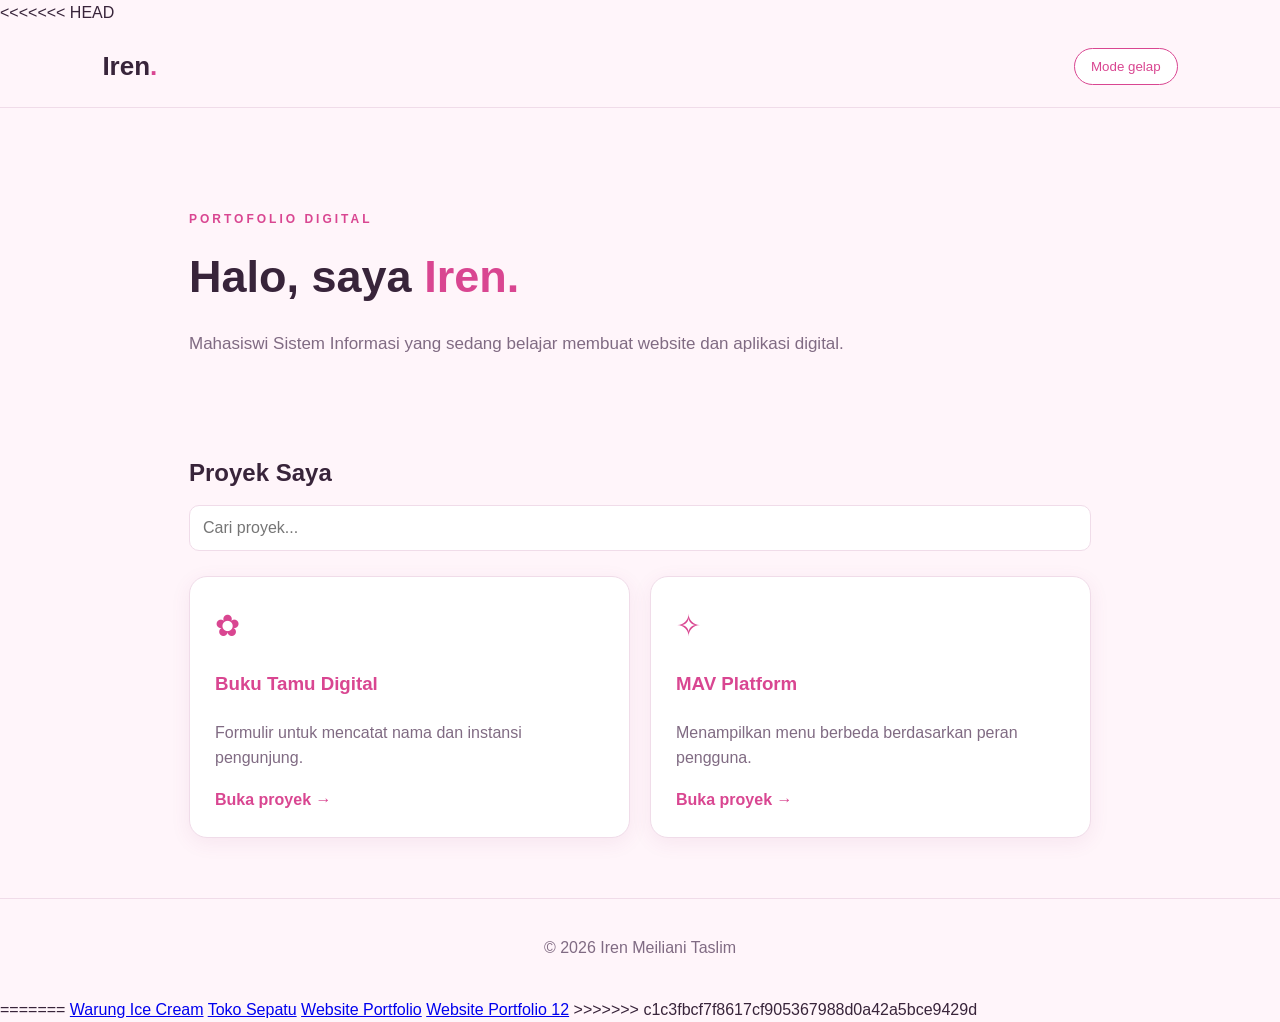
==== commit 8dcf7043: "pertemuan 12" ====
--- a/index.html
+++ b/index.html
@@ -1,51 +1,58 @@
-<!DOCTYPE html>
-<html lang="id">
-<head>
-  <meta charset="UTF-8">
-  <meta name="viewport" content="width=device-width, initial-scale=1">
-  <title>Portofolio Iren</title>
-  <link rel="stylesheet" href="style.css">
-</head>
-<body>
-
-  <header class="header">
-    <h2 class="logo">Iren<span>.</span></h2>
-    <button id="tombol-tema">Mode gelap</button>
-  </header>
-
-  <main class="isi">
-    <section class="perkenalan">
-      <p class="label">PORTOFOLIO DIGITAL</p>
-      <h1>Halo, saya <span>Iren.</span></h1>
-      <p>Mahasiswi Sistem Informasi yang sedang belajar membuat website dan aplikasi digital.</p>
-    </section>
-
-    <h2 id="judul-proyek">Proyek Saya</h2>
-    <input type="text" id="cari" placeholder="Cari proyek...">
-
-    <section class="daftar-proyek">
-      <a class="kartu" href="buku-tamu-digital/index.html">
-        <span class="ikon">✿</span>
-        <h3>Buku Tamu Digital</h3>
-        <p>Formulir untuk mencatat nama dan instansi pengunjung.</p>
-        <span class="tautan">Buka proyek →</span>
-      </a>
-
-      <a class="kartu" href="mav-platform/index.html">
-        <span class="ikon">✧</span>
-        <h3>MAV Platform</h3>
-        <p>Menampilkan menu berbeda berdasarkan peran pengguna.</p>
-        <span class="tautan">Buka proyek →</span>
-      </a>
-    </section>
-
-    <p id="pesan-kosong">Proyek tidak ditemukan.</p>
-  </main>
-
-  <footer>
-    <p>© 2026 Iren Meiliani Taslim</p>
-  </footer>
-
-  <script src="script.js"></script>
-</body>
+<!DOCTYPE html>
+<html lang="id">
+<head>
+  <meta charset="UTF-8">
+  <meta name="viewport" content="width=device-width, initial-scale=1">
+  <title>Portofolio Iren</title>
+  <link rel="stylesheet" href="style.css">
+</head>
+<body>
+<<<<<<< HEAD
+
+  <header class="header">
+    <h2 class="logo">Iren<span>.</span></h2>
+    <button id="tombol-tema">Mode gelap</button>
+  </header>
+
+  <main class="isi">
+    <section class="perkenalan">
+      <p class="label">PORTOFOLIO DIGITAL</p>
+      <h1>Halo, saya <span>Iren.</span></h1>
+      <p>Mahasiswi Sistem Informasi yang sedang belajar membuat website dan aplikasi digital.</p>
+    </section>
+
+    <h2 id="judul-proyek">Proyek Saya</h2>
+    <input type="text" id="cari" placeholder="Cari proyek...">
+
+    <section class="daftar-proyek">
+      <a class="kartu" href="buku-tamu-digital/index.html">
+        <span class="ikon">✿</span>
+        <h3>Buku Tamu Digital</h3>
+        <p>Formulir untuk mencatat nama dan instansi pengunjung.</p>
+        <span class="tautan">Buka proyek →</span>
+      </a>
+
+      <a class="kartu" href="mav-platform/index.html">
+        <span class="ikon">✧</span>
+        <h3>MAV Platform</h3>
+        <p>Menampilkan menu berbeda berdasarkan peran pengguna.</p>
+        <span class="tautan">Buka proyek →</span>
+      </a>
+    </section>
+
+    <p id="pesan-kosong">Proyek tidak ditemukan.</p>
+  </main>
+
+  <footer>
+    <p>© 2026 Iren Meiliani Taslim</p>
+  </footer>
+
+  <script src="script.js"></script>
+=======
+    <a href="Pertemuan_9/warung-ice-cream/index.html">Warung Ice Cream</a>
+    <a href="Pertemuan_11/TokoSepatu/index.html">Toko Sepatu</a> 
+    <a href="pbo_teori/index.html">Website Portfolio</a> 
+    <a href="MODUL12/index.html">Website Portfolio 12</a>
+>>>>>>> c1c3fbcf7f8617cf905367988d0a42a5bce9429d
+</body>
 </html>
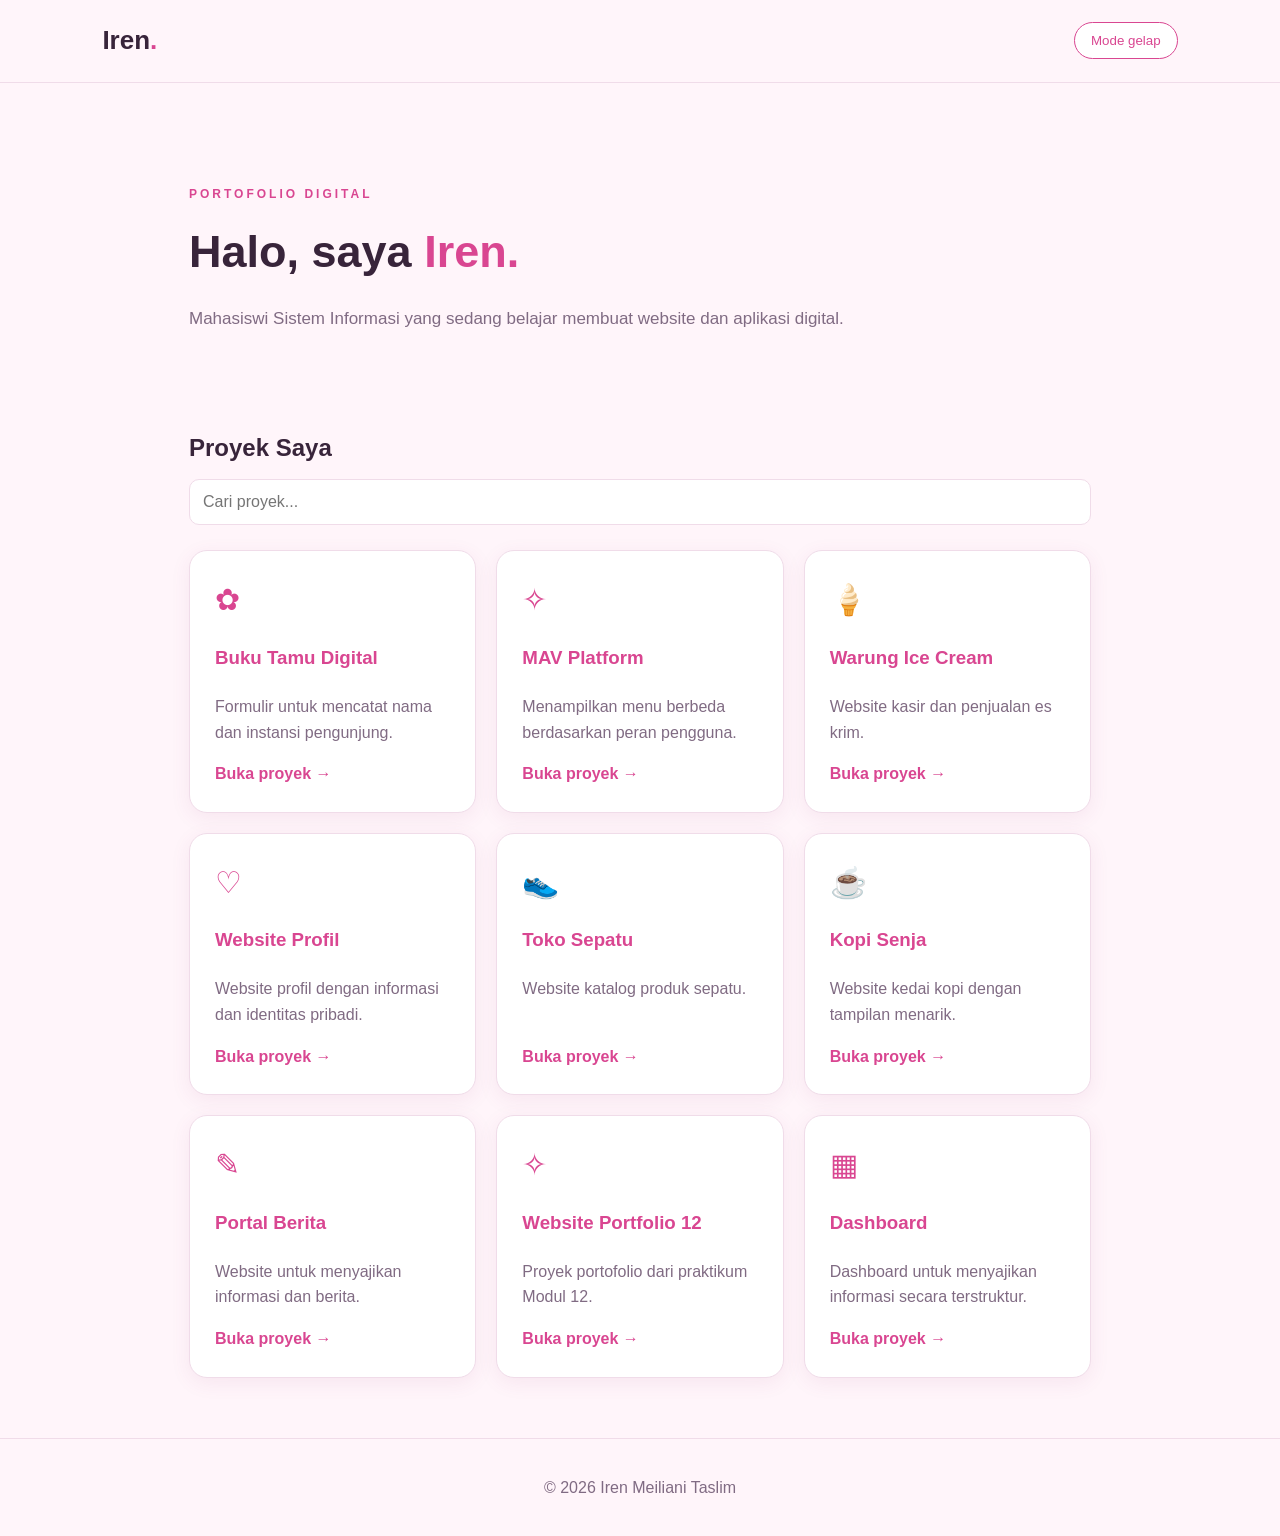
==== commit 9d9e5f2f: "Tugas Praktikum dan penambahan" ====
--- a/index.html
+++ b/index.html
@@ -7,7 +7,6 @@
   <link rel="stylesheet" href="style.css">
 </head>
 <body>
-<<<<<<< HEAD
 
   <header class="header">
     <h2 class="logo">Iren<span>.</span></h2>
@@ -25,6 +24,7 @@
     <input type="text" id="cari" placeholder="Cari proyek...">
 
     <section class="daftar-proyek">
+
       <a class="kartu" href="buku-tamu-digital/index.html">
         <span class="ikon">✿</span>
         <h3>Buku Tamu Digital</h3>
@@ -38,6 +38,56 @@
         <p>Menampilkan menu berbeda berdasarkan peran pengguna.</p>
         <span class="tautan">Buka proyek →</span>
       </a>
+
+      <a class="kartu" href="Pertemuan_9/warung-ice-cream/index.html">
+        <span class="ikon">🍦</span>
+        <h3>Warung Ice Cream</h3>
+        <p>Website kasir dan penjualan es krim.</p>
+        <span class="tautan">Buka proyek →</span>
+      </a>
+
+      <a class="kartu" href="Pertemuan_9/Web_Profil/index.html">
+        <span class="ikon">♡</span>
+        <h3>Website Profil</h3>
+        <p>Website profil dengan informasi dan identitas pribadi.</p>
+        <span class="tautan">Buka proyek →</span>
+      </a>
+
+      <a class="kartu" href="Pertemuan_11/TokoSepatu/index.html">
+        <span class="ikon">👟</span>
+        <h3>Toko Sepatu</h3>
+        <p>Website katalog produk sepatu.</p>
+        <span class="tautan">Buka proyek →</span>
+      </a>
+
+      <a class="kartu" href="Pertemuan_11/WebKopiSenja.html">
+        <span class="ikon">☕</span>
+        <h3>Kopi Senja</h3>
+        <p>Website kedai kopi dengan tampilan menarik.</p>
+        <span class="tautan">Buka proyek →</span>
+      </a>
+
+      <a class="kartu" href="portal_berita/index.html">
+        <span class="ikon">✎</span>
+        <h3>Portal Berita</h3>
+        <p>Website untuk menyajikan informasi dan berita.</p>
+        <span class="tautan">Buka proyek →</span>
+      </a>
+
+      <a class="kartu" href="MODUL12/index.html">
+        <span class="ikon">✧</span>
+        <h3>Website Portfolio 12</h3>
+        <p>Proyek portofolio dari praktikum Modul 12.</p>
+        <span class="tautan">Buka proyek →</span>
+      </a>
+
+      <a class="kartu" href="Dashboard_H1101251062_Iren Meiliani Taslim/index.html">
+        <span class="ikon">▦</span>
+        <h3>Dashboard</h3>
+        <p>Dashboard untuk menyajikan informasi secara terstruktur.</p>
+        <span class="tautan">Buka proyek →</span>
+      </a>
+
     </section>
 
     <p id="pesan-kosong">Proyek tidak ditemukan.</p>
@@ -48,11 +98,5 @@
   </footer>
 
   <script src="script.js"></script>
-=======
-    <a href="Pertemuan_9/warung-ice-cream/index.html">Warung Ice Cream</a>
-    <a href="Pertemuan_11/TokoSepatu/index.html">Toko Sepatu</a> 
-    <a href="pbo_teori/index.html">Website Portfolio</a> 
-    <a href="MODUL12/index.html">Website Portfolio 12</a>
->>>>>>> c1c3fbcf7f8617cf905367988d0a42a5bce9429d
 </body>
-</html>+</html>
